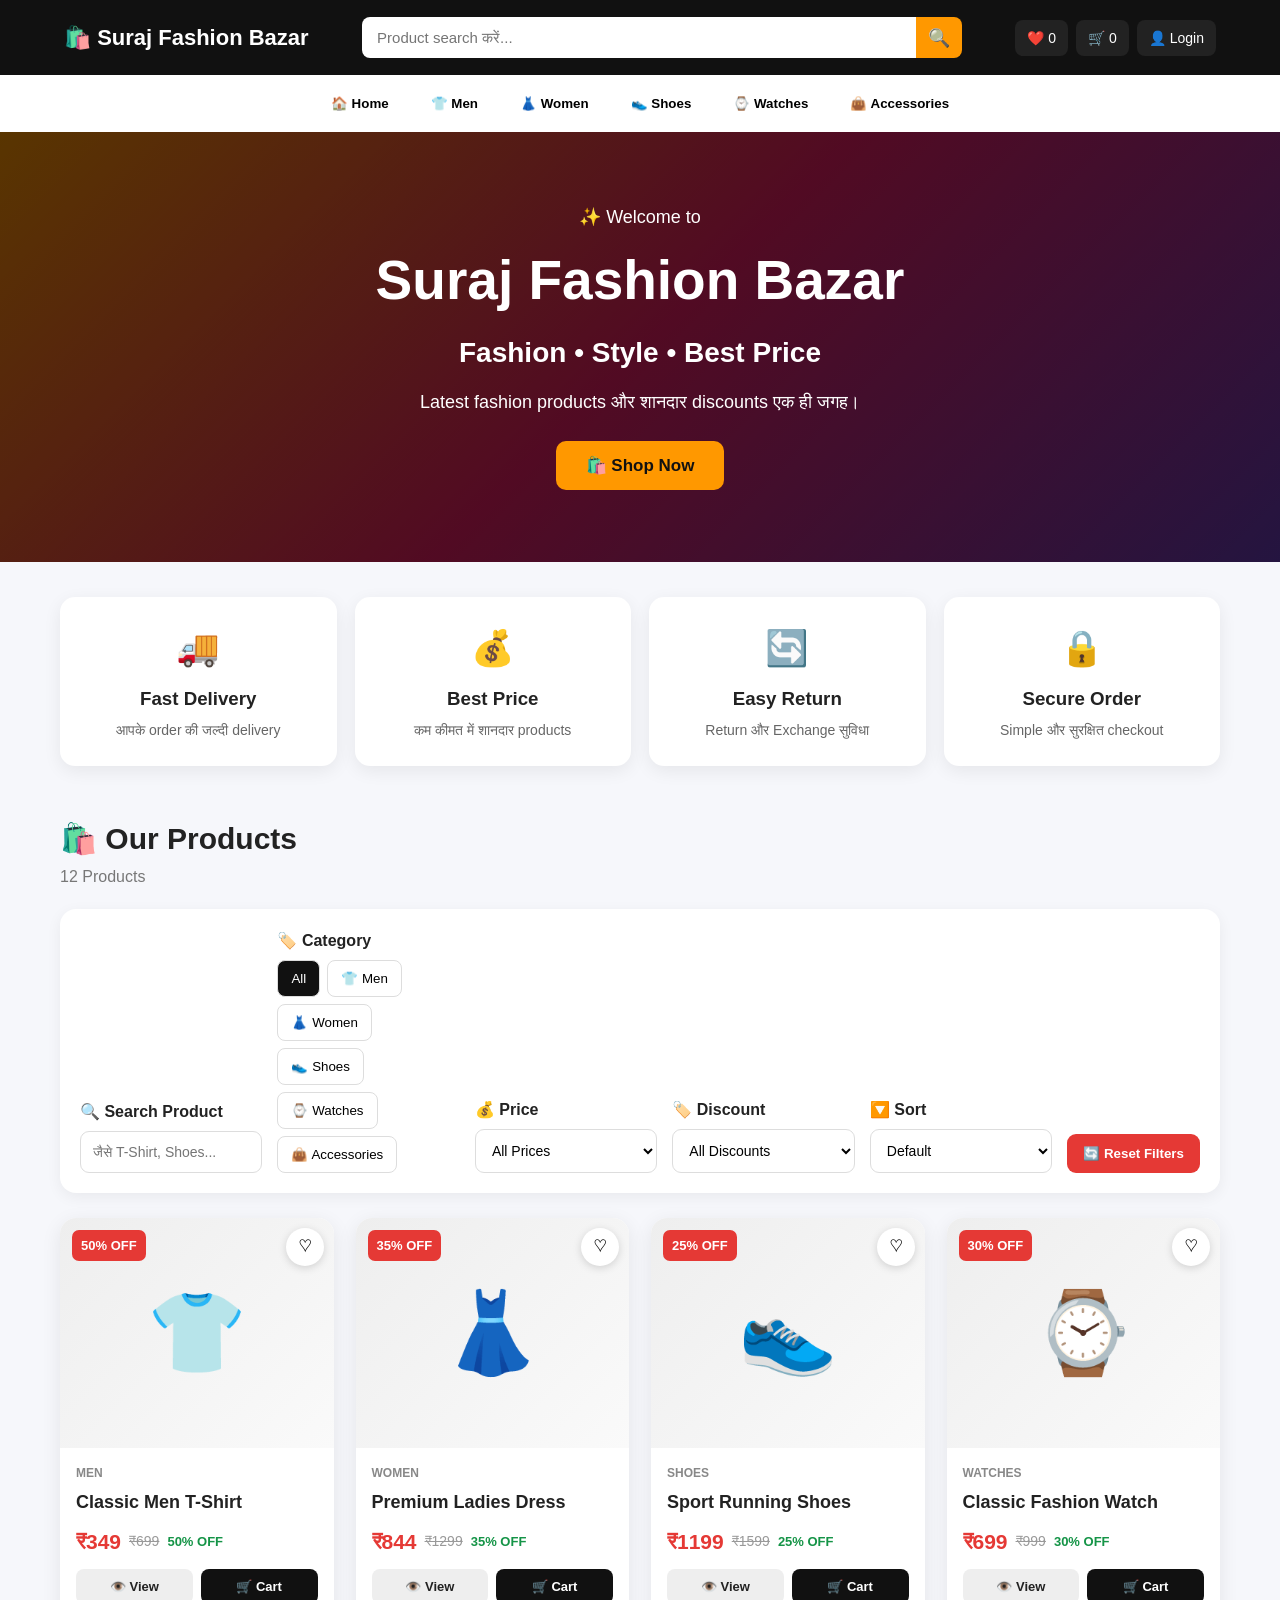
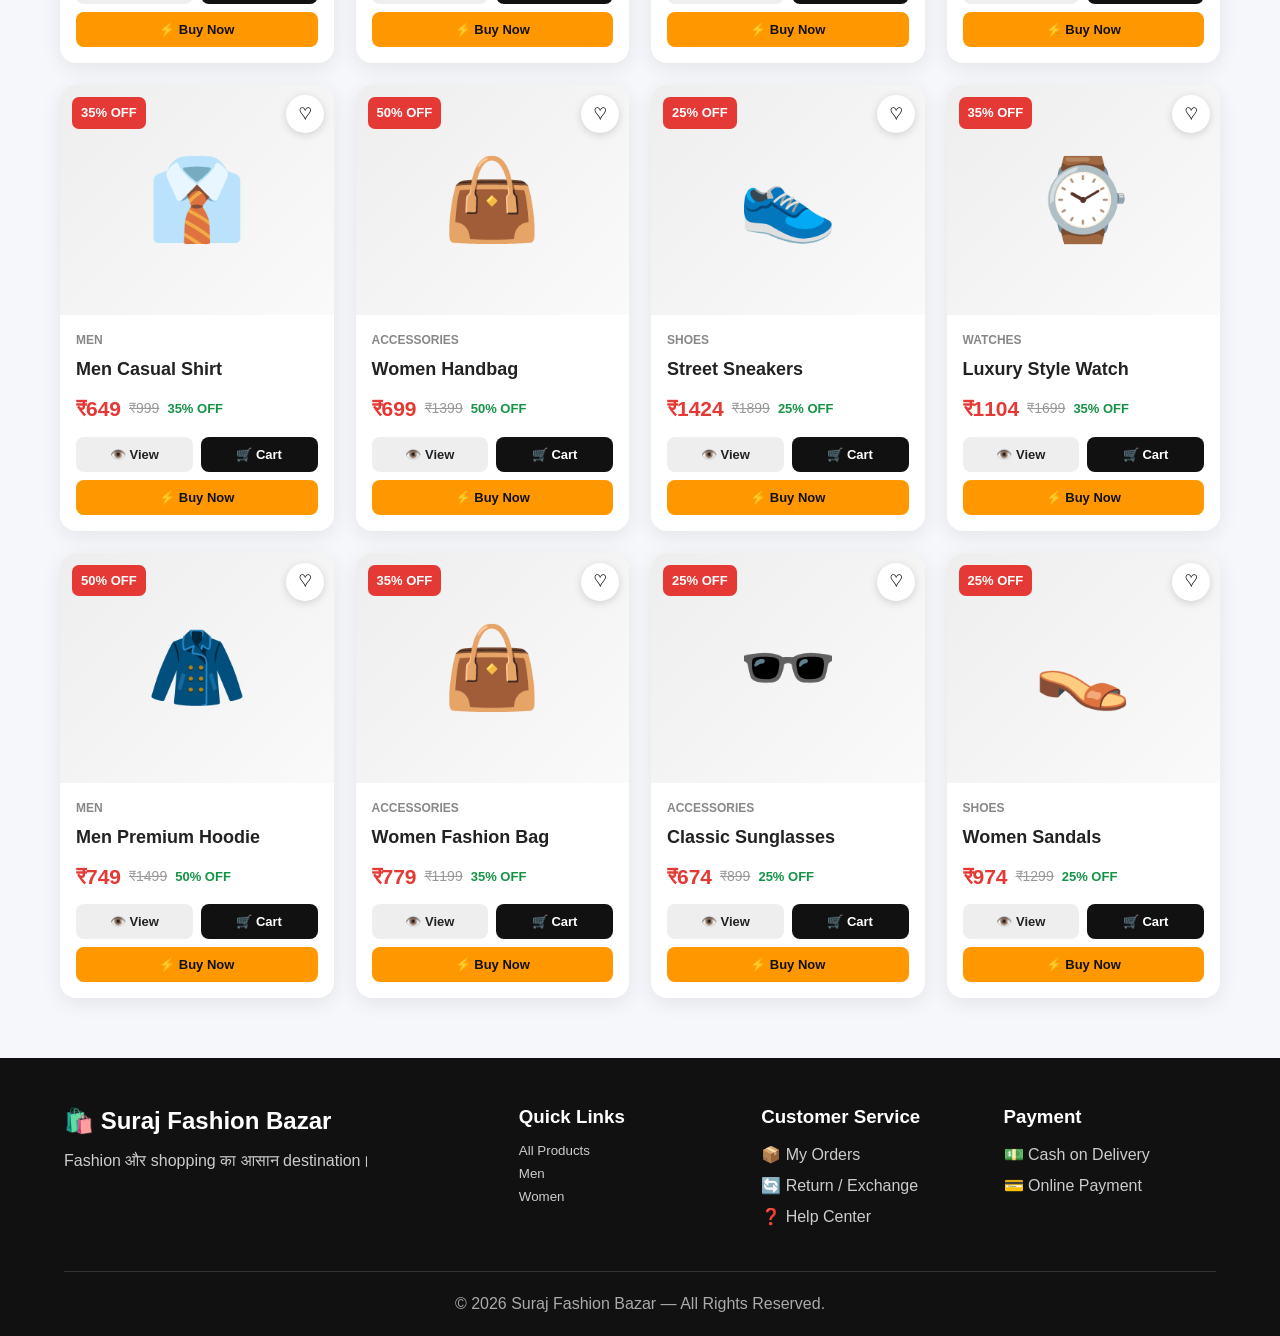
==== index.html @ de3cbf7a "Add files via upload" ====
<!DOCTYPE html>
<html lang="hi">
<head>
    <meta charset="UTF-8">
    <meta name="viewport" content="width=device-width, initial-scale=1.0">

    <title>Suraj Fashion Bazar</title>

    <link rel="stylesheet" href="style.css">
</head>

<body>

<!-- ================= HEADER ================= -->

<header class="header">

    <div class="logo">
        🛍️ <span>Suraj Fashion Bazar</span>
    </div>

    <div class="headerSearch">
        <input
            type="text"
            id="searchInput"
            placeholder="Product search करें..."
        >
        <button onclick="applyFilters()">🔍</button>
    </div>

    <div class="headerActions">

        <button onclick="openWishlist()">
            ❤️ <span id="wishlistCount">0</span>
        </button>

        <button onclick="openCart()">
            🛒 <span id="cartCount">0</span>
        </button>

        <button onclick="openLogin()">
            👤 Login
        </button>

    </div>

</header>


<!-- ================= NAVBAR ================= -->

<nav class="navbar">

    <button onclick="filterCategory('All')">
        🏠 Home
    </button>

    <button onclick="filterCategory('Men')">
        👕 Men
    </button>

    <button onclick="filterCategory('Women')">
        👗 Women
    </button>

    <button onclick="filterCategory('Shoes')">
        👟 Shoes
    </button>

    <button onclick="filterCategory('Watches')">
        ⌚ Watches
    </button>

    <button onclick="filterCategory('Accessories')">
        👜 Accessories
    </button>

</nav>


<!-- ================= HERO ================= -->

<section class="hero">

    <div class="heroContent">

        <p class="heroSmall">
            ✨ Welcome to
        </p>

        <h1>
            Suraj Fashion Bazar
        </h1>

        <h2>
            Fashion • Style • Best Price
        </h2>

        <p>
            Latest fashion products और शानदार discounts
            एक ही जगह।
        </p>

        <button
            class="heroBtn"
            onclick="document.getElementById('products').scrollIntoView()"
        >
            🛍️ Shop Now
        </button>

    </div>

</section>


<!-- ================= FEATURES ================= -->

<section class="features">

    <div class="featureBox">
        <div class="featureIcon">🚚</div>
        <h3>Fast Delivery</h3>
        <p>आपके order की जल्दी delivery</p>
    </div>

    <div class="featureBox">
        <div class="featureIcon">💰</div>
        <h3>Best Price</h3>
        <p>कम कीमत में शानदार products</p>
    </div>

    <div class="featureBox">
        <div class="featureIcon">🔄</div>
        <h3>Easy Return</h3>
        <p>Return और Exchange सुविधा</p>
    </div>

    <div class="featureBox">
        <div class="featureIcon">🔒</div>
        <h3>Secure Order</h3>
        <p>Simple और सुरक्षित checkout</p>
    </div>

</section>


<!-- ================= PRODUCTS ================= -->

<section id="products" class="section">

    <div class="sectionHeader">

        <div>
            <h2>🛍️ Our Products</h2>

            <p id="productResult">
                12 Products
            </p>
        </div>

    </div>


    <!-- FILTER BOX -->

    <div class="filterBox">

        <!-- SEARCH -->

        <div class="filterItem">

            <label>
                🔍 Search Product
            </label>

            <input
                type="text"
                id="productSearch"
                placeholder="जैसे T-Shirt, Shoes..."
            >

        </div>


        <!-- CATEGORY -->

        <div class="filterItem">

            <label>
                🏷️ Category
            </label>

            <div class="categoryFilters">

                <button
                    class="categoryBtn active"
                    data-category="All"
                    onclick="filterCategory('All')"
                >
                    All
                </button>

                <button
                    class="categoryBtn"
                    data-category="Men"
                    onclick="filterCategory('Men')"
                >
                    👕 Men
                </button>

                <button
                    class="categoryBtn"
                    data-category="Women"
                    onclick="filterCategory('Women')"
                >
                    👗 Women
                </button>

                <button
                    class="categoryBtn"
                    data-category="Shoes"
                    onclick="filterCategory('Shoes')"
                >
                    👟 Shoes
                </button>

                <button
                    class="categoryBtn"
                    data-category="Watches"
                    onclick="filterCategory('Watches')"
                >
                    ⌚ Watches
                </button>

                <button
                    class="categoryBtn"
                    data-category="Accessories"
                    onclick="filterCategory('Accessories')"
                >
                    👜 Accessories
                </button>

            </div>

        </div>


        <!-- PRICE -->

        <div class="filterItem">

            <label>
                💰 Price
            </label>

            <select id="priceFilter">

                <option value="ALL">
                    All Prices
                </option>

                <option value="0-500">
                    Under ₹500
                </option>

                <option value="500-1000">
                    ₹500 - ₹1000
                </option>

                <option value="1000+">
                    Above ₹1000
                </option>

            </select>

        </div>


        <!-- DISCOUNT -->

        <div class="filterItem">

            <label>
                🏷️ Discount
            </label>

            <select id="discountFilter">

                <option value="ALL">
                    All Discounts
                </option>

                <option value="25">
                    25% OFF
                </option>

                <option value="35">
                    35% OFF
                </option>

                <option value="50">
                    50% OFF
                </option>

                <option value="50PLUS">
                    50%+ OFF
                </option>

            </select>

        </div>


        <!-- SORT -->

        <div class="filterItem">

            <label>
                🔽 Sort
            </label>

            <select id="sortFilter">

                <option value="DEFAULT">
                    Default
                </option>

                <option value="LOW">
                    Price: Low → High
                </option>

                <option value="HIGH">
                    Price: High → Low
                </option>

                <option value="DISCOUNT">
                    Discount: High → Low
                </option>

                <option value="NAME">
                    Name: A → Z
                </option>

            </select>

        </div>


        <!-- RESET -->

        <button
            class="resetFilterBtn"
            onclick="resetFilters()"
        >
            🔄 Reset Filters
        </button>

    </div>


    <!-- PRODUCT GRID -->

    <div
        id="productGrid"
        class="productGrid"
    ></div>


    <!-- NO PRODUCT -->

    <div
        id="noProducts"
        class="noProducts"
        style="display:none;"
    >

        <div>
            😕
        </div>

        <h3>
            Product नहीं मिला
        </h3>

        <p>
            Search या filter बदलकर फिर कोशिश करें।
        </p>

    </div>

</section>


<!-- ================= CART MODAL ================= -->

<div
    id="cartModal"
    class="modal"
>

    <div class="modalContent">

        <button
            class="closeModal"
            onclick="closeModal('cartModal')"
        >
            ✕
        </button>

        <h2>
            🛒 My Cart
        </h2>

        <div id="cartItems"></div>

        <div class="cartSummary">

            <div>
                <span>Subtotal</span>
                <strong id="cartSubtotal">
                    ₹0
                </strong>
            </div>

            <div>
                <span>Delivery</span>
                <strong id="cartDelivery">
                    ₹0
                </strong>
            </div>

            <div class="cartTotalRow">
                <span>Total</span>
                <strong id="cartTotal">
                    ₹0
                </strong>
            </div>

        </div>

        <button
            class="checkoutBtn"
            onclick="goToCheckout()"
        >
            ⚡ Proceed to Checkout
        </button>

    </div>

</div>


<!-- ================= WISHLIST MODAL ================= -->

<div
    id="wishlistModal"
    class="modal"
>

    <div class="modalContent">

        <button
            class="closeModal"
            onclick="closeModal('wishlistModal')"
        >
            ✕
        </button>

        <h2>
            ❤️ My Wishlist
        </h2>

        <div id="wishlistItems"></div>

    </div>

</div>


<!-- ================= LOGIN MODAL ================= -->

<div
    id="loginModal"
    class="modal"
>

    <div class="modalContent loginBox">

        <button
            class="closeModal"
            onclick="closeModal('loginModal')"
        >
            ✕
        </button>

        <h2>
            👤 Login / Signup
        </h2>

        <p>
            अपना नाम डालकर continue करें।
        </p>

        <input
            type="text"
            id="loginName"
            placeholder="आपका नाम"
        >

        <input
            type="tel"
            id="loginMobile"
            placeholder="Mobile Number"
            maxlength="10"
        >

        <button
            class="mainBtn"
            onclick="loginUser()"
        >
            Continue
        </button>

    </div>

</div>


<!-- ================= TOAST ================= -->

<div
    id="toast"
    class="toast"
>
    Product added successfully
</div>


<!-- ================= FOOTER ================= -->

<footer class="footer">

    <div class="footerGrid">

        <div>

            <h2>
                🛍️ Suraj Fashion Bazar
            </h2>

            <p>
                Fashion और shopping का आसान destination।
            </p>

        </div>


        <div>

            <h3>
                Quick Links
            </h3>

            <button onclick="filterCategory('All')">
                All Products
            </button>

            <button onclick="filterCategory('Men')">
                Men
            </button>

            <button onclick="filterCategory('Women')">
                Women
            </button>

        </div>


        <div>

            <h3>
                Customer Service
            </h3>

            <p>
                📦 My Orders
            </p>

            <p>
                🔄 Return / Exchange
            </p>

            <p>
                ❓ Help Center
            </p>

        </div>


        <div>

            <h3>
                Payment
            </h3>

            <p>
                💵 Cash on Delivery
            </p>

            <p>
                💳 Online Payment
            </p>

        </div>

    </div>


    <div class="footerBottom">

        © 2026 Suraj Fashion Bazar —
        All Rights Reserved.

    </div>

</footer>


<!-- ================= JAVASCRIPT ================= -->

<script src="app.js"></script>

</body>
</html>
---- style.css ----
/* =====================================================
   SURAj FASHION BAZAR - COMPLETE STYLE
   ===================================================== */

* {
    margin: 0;
    padding: 0;
    box-sizing: border-box;
}

html {
    scroll-behavior: smooth;
}

body {
    font-family: Arial, Helvetica, sans-serif;
    background: #f6f7fb;
    color: #222;
    line-height: 1.5;
}


/* =====================================================
   HEADER
   ===================================================== */

.header {
    width: 100%;
    min-height: 75px;
    background: #111;
    color: white;
    display: flex;
    align-items: center;
    gap: 20px;
    padding: 12px 5%;
    position: sticky;
    top: 0;
    z-index: 1000;
}

.logo {
    font-size: 22px;
    font-weight: bold;
    white-space: nowrap;
}

.headerSearch {
    flex: 1;
    display: flex;
    max-width: 600px;
    margin: auto;
}

.headerSearch input {
    width: 100%;
    padding: 12px 15px;
    border: none;
    outline: none;
    border-radius: 8px 0 0 8px;
    font-size: 15px;
}

.headerSearch button {
    width: 50px;
    border: none;
    background: #ff9800;
    cursor: pointer;
    font-size: 18px;
    border-radius: 0 8px 8px 0;
}

.headerActions {
    display: flex;
    gap: 8px;
}

.headerActions button {
    border: none;
    background: #222;
    color: white;
    padding: 10px 12px;
    border-radius: 8px;
    cursor: pointer;
    font-size: 14px;
}

.headerActions button:hover {
    background: #ff9800;
    color: #111;
}


/* =====================================================
   NAVBAR
   ===================================================== */

.navbar {
    background: white;
    display: flex;
    justify-content: center;
    gap: 10px;
    padding: 12px;
    box-shadow: 0 2px 8px rgba(0,0,0,0.08);
    flex-wrap: wrap;
}

.navbar button {
    border: none;
    background: transparent;
    padding: 9px 16px;
    border-radius: 8px;
    cursor: pointer;
    font-weight: bold;
}

.navbar button:hover {
    background: #111;
    color: white;
}


/* =====================================================
   HERO
   ===================================================== */

.hero {
    min-height: 430px;
    display: flex;
    align-items: center;
    justify-content: center;
    text-align: center;
    padding: 50px 20px;

    background:
        linear-gradient(
            rgba(0,0,0,0.65),
            rgba(0,0,0,0.65)
        ),
        linear-gradient(
            135deg,
            #ff9800,
            #e91e63,
            #673ab7
        );

    color: white;
}

.heroContent {
    max-width: 800px;
}

.heroSmall {
    font-size: 20px;
    margin-bottom: 8px;
}

.hero h1 {
    font-size: 55px;
    margin-bottom: 10px;
}

.hero h2 {
    font-size: 28px;
    margin-bottom: 15px;
}

.hero p {
    font-size: 18px;
}

.heroBtn {
    margin-top: 25px;
    padding: 14px 30px;
    border: none;
    border-radius: 10px;
    background: #ff9800;
    color: #111;
    font-size: 17px;
    font-weight: bold;
    cursor: pointer;
}

.heroBtn:hover {
    transform: translateY(-2px);
}


/* =====================================================
   FEATURES
   ===================================================== */

.features {
    max-width: 1200px;
    margin: 35px auto;
    padding: 0 20px;

    display: grid;
    grid-template-columns:
        repeat(4, 1fr);

    gap: 18px;
}

.featureBox {
    background: white;
    padding: 25px 15px;
    text-align: center;
    border-radius: 15px;
    box-shadow: 0 5px 18px rgba(0,0,0,0.07);
}

.featureIcon {
    font-size: 35px;
    margin-bottom: 10px;
}

.featureBox h3 {
    margin-bottom: 7px;
}

.featureBox p {
    color: #666;
    font-size: 14px;
}


/* =====================================================
   GENERAL SECTION
   ===================================================== */

.section {
    max-width: 1200px;
    margin: 50px auto;
    padding: 0 20px;
}

.sectionHeader {
    display: flex;
    justify-content: space-between;
    align-items: center;
    margin-bottom: 20px;
}

.sectionHeader h2 {
    font-size: 30px;
}

.sectionHeader p {
    color: #777;
    margin-top: 4px;
}


/* =====================================================
   FILTER
   ===================================================== */

.filterBox {
    background: white;
    padding: 20px;
    border-radius: 16px;
    margin-bottom: 25px;

    display: flex;
    gap: 15px;
    align-items: end;
    flex-wrap: wrap;

    box-shadow: 0 4px 15px rgba(0,0,0,0.06);
}

.filterItem {
    flex: 1;
    min-width: 180px;
}

.filterItem label {
    display: block;
    font-weight: bold;
    margin-bottom: 7px;
}

.filterItem input,
.filterItem select {
    width: 100%;
    padding: 12px;
    border: 1px solid #ddd;
    border-radius: 9px;
    font-size: 14px;
    outline: none;
    background: white;
}

.filterItem input:focus,
.filterItem select:focus {
    border-color: #ff9800;
}


/* =====================================================
   CATEGORY FILTER BUTTONS
   ===================================================== */

.categoryFilters {
    display: flex;
    gap: 7px;
    flex-wrap: wrap;
}

.categoryBtn {
    padding: 10px 13px;
    border: 1px solid #ddd;
    background: white;
    border-radius: 8px;
    cursor: pointer;
    transition: 0.2s;
}

.categoryBtn:hover,
.categoryBtn.active {
    background: #111;
    color: white;
}


/* =====================================================
   RESET FILTER
   ===================================================== */

.resetFilterBtn {
    padding: 12px 16px;
    border: none;
    border-radius: 9px;
    background: #e53935;
    color: white;
    cursor: pointer;
    font-weight: bold;
}

.resetFilterBtn:hover {
    background: #c62828;
}


/* =====================================================
   PRODUCT GRID
   ===================================================== */

.productGrid {
    display: grid;
    grid-template-columns:
        repeat(4, 1fr);

    gap: 22px;
}


/* =====================================================
   PRODUCT CARD
   ===================================================== */

.productCard {
    background: white;
    border-radius: 16px;
    overflow: hidden;
    box-shadow: 0 5px 20px rgba(0,0,0,0.08);
    transition: 0.25s;
    position: relative;
}

.productCard:hover {
    transform: translateY(-5px);
    box-shadow: 0 10px 25px rgba(0,0,0,0.13);
}


/* =====================================================
   PRODUCT IMAGE
   ===================================================== */

.productImage {
    height: 230px;
    background: linear-gradient(
        135deg,
        #eeeeee,
        #fafafa
    );

    display: flex;
    align-items: center;
    justify-content: center;

    font-size: 80px;
    position: relative;
}


/* =====================================================
   DISCOUNT BADGE
   ===================================================== */

.discountBadge {
    position: absolute;
    top: 12px;
    left: 12px;

    background: #e53935;
    color: white;

    padding: 6px 9px;
    border-radius: 7px;

    font-size: 13px;
    font-weight: bold;
}


/* =====================================================
   WISHLIST BUTTON
   ===================================================== */

.wishlistBtn {
    position: absolute;
    top: 10px;
    right: 10px;

    width: 38px;
    height: 38px;

    border: none;
    border-radius: 50%;

    background: white;

    cursor: pointer;
    font-size: 18px;

    box-shadow: 0 2px 8px rgba(0,0,0,0.15);
}

.wishlistBtn:hover {
    background: #ffe5e5;
}


/* =====================================================
   PRODUCT INFO
   ===================================================== */

.productInfo {
    padding: 16px;
}

.productCategory {
    color: #888;
    font-size: 12px;
    text-transform: uppercase;
    font-weight: bold;
}

.productInfo h3 {
    font-size: 18px;
    margin: 7px 0;
    min-height: 27px;
}


/* =====================================================
   PRICE
   ===================================================== */

.productPrice {
    display: flex;
    align-items: center;
    gap: 8px;
    flex-wrap: wrap;
    margin: 10px 0;
}

.productPrice strong {
    color: #e53935;
    font-size: 21px;
}

.oldPrice {
    color: #999;
    text-decoration: line-through;
    font-size: 14px;
}

.discountText {
    color: #159447;
    font-size: 13px;
    font-weight: bold;
}


/* =====================================================
   PRODUCT ACTIONS
   ===================================================== */

.productActions {
    display: grid;
    grid-template-columns: 1fr 1fr;
    gap: 8px;
    margin-top: 12px;
}

.productActions button {
    border: none;
    padding: 10px 7px;
    border-radius: 8px;
    cursor: pointer;
    font-weight: bold;
    font-size: 13px;
}

.viewBtn {
    background: #eeeeee;
    color: #222;
}

.cartBtn {
    background: #111;
    color: white;
}

.buyBtn {
    grid-column: 1 / -1;
    background: #ff9800;
    color: #111;
}

.viewBtn:hover {
    background: #ddd;
}

.cartBtn:hover {
    background: #333;
}

.buyBtn:hover {
    background: #f57c00;
}


/* =====================================================
   NO PRODUCTS
   ===================================================== */

.noProducts {
    text-align: center;
    padding: 60px 20px;
    background: white;
    border-radius: 15px;
}

.noProducts div {
    font-size: 50px;
}

.noProducts h3 {
    margin: 10px 0;
}


/* =====================================================
   MODAL
   ===================================================== */

.modal {
    display: none;

    position: fixed;
    z-index: 2000;

    left: 0;
    top: 0;

    width: 100%;
    height: 100%;

    background: rgba(0,0,0,0.65);

    padding: 20px;
    overflow-y: auto;
}

.modalContent {
    width: 100%;
    max-width: 600px;

    margin: 50px auto;

    background: white;

    border-radius: 16px;

    padding: 25px;

    position: relative;
}

.closeModal {
    position: absolute;
    right: 15px;
    top: 15px;

    width: 35px;
    height: 35px;

    border: none;
    border-radius: 50%;

    background: #eeeeee;

    cursor: pointer;
    font-size: 17px;
}

.closeModal:hover {
    background: #e53935;
    color: white;
}


/* =====================================================
   CART
   ===================================================== */

.cartItem {
    display: flex;
    align-items: center;
    gap: 12px;

    padding: 12px 0;

    border-bottom: 1px solid #eee;
}

.cartItemImage {
    width: 65px;
    height: 65px;

    border-radius: 10px;

    background: #f5f5f5;

    display: flex;
    align-items: center;
    justify-content: center;

    font-size: 30px;
}

.cartItemInfo {
    flex: 1;
}

.cartItemInfo h4 {
    margin-bottom: 3px;
}

.cartItemInfo p {
    color: #e53935;
    font-weight: bold;
}

.cartQty {
    display: flex;
    align-items: center;
    gap: 7px;
}

.cartQty button {
    width: 28px;
    height: 28px;

    border: none;
    background: #eee;

    border-radius: 5px;

    cursor: pointer;
}

.removeCartBtn {
    border: none;
    background: transparent;
    color: #e53935;
    cursor: pointer;
}


/* =====================================================
   CART SUMMARY
   ===================================================== */

.cartSummary {
    margin-top: 20px;
    border-top: 1px solid #ddd;
    padding-top: 15px;
}

.cartSummary > div {
    display: flex;
    justify-content: space-between;
    padding: 7px 0;
}

.cartTotalRow {
    font-size: 20px;
    border-top: 1px solid #ddd;
    margin-top: 8px;
    padding-top: 12px !important;
}

.checkoutBtn {
    width: 100%;
    margin-top: 20px;

    padding: 14px;

    border: none;
    border-radius: 10px;

    background: #ff9800;
    color: #111;

    font-size: 16px;
    font-weight: bold;

    cursor: pointer;
}

.checkoutBtn:hover {
    background: #f57c00;
}


/* =====================================================
   WISHLIST
   ===================================================== */

.wishlistItem {
    display: flex;
    align-items: center;
    gap: 12px;

    padding: 12px 0;

    border-bottom: 1px solid #eee;
}

.wishlistImage {
    width: 65px;
    height: 65px;

    background: #f5f5f5;

    border-radius: 10px;

    display: flex;
    align-items: center;
    justify-content: center;

    font-size: 30px;
}

.wishlistInfo {
    flex: 1;
}

.wishlistInfo h4 {
    margin-bottom: 5px;
}

.wishlistInfo strong {
    color: #e53935;
}


/* =====================================================
   LOGIN
   ===================================================== */

.loginBox {
    max-width: 450px;
    text-align: center;
}

.loginBox input {
    width: 100%;

    padding: 13px;

    margin: 8px 0;

    border: 1px solid #ddd;
    border-radius: 8px;

    outline: none;
}

.mainBtn {
    width: 100%;

    padding: 13px;

    margin-top: 10px;

    border: none;
    border-radius: 8px;

    background: #111;
    color: white;

    cursor: pointer;
    font-weight: bold;
}

.mainBtn:hover {
    background: #333;
}


/* =====================================================
   TOAST
   ===================================================== */

.toast {
    position: fixed;

    right: 20px;
    bottom: 20px;

    background: #111;
    color: white;

    padding: 14px 20px;

    border-radius: 10px;

    z-index: 5000;

    display: none;

    box-shadow: 0 5px 20px rgba(0,0,0,0.2);
}


/* =====================================================
   FOOTER
   ===================================================== */

.footer {
    margin-top: 60px;

    background: #111;
    color: white;

    padding: 45px 5% 20px;
}

.footerGrid {
    max-width: 1200px;
    margin: auto;

    display: grid;
    grid-template-columns:
        2fr 1fr 1fr 1fr;

    gap: 30px;
}

.footer h2 {
    margin-bottom: 10px;
}

.footer h3 {
    margin-bottom: 12px;
}

.footer p {
    color: #ccc;
    margin-bottom: 7px;
}

.footer button {
    display: block;

    border: none;
    background: transparent;

    color: #ccc;

    margin-bottom: 8px;

    cursor: pointer;
}

.footer button:hover {
    color: white;
}

.footerBottom {
    max-width: 1200px;
    margin: 35px auto 0;

    padding-top: 20px;

    border-top: 1px solid #333;

    text-align: center;

    color: #aaa;
}


/* =====================================================
   RESPONSIVE - TABLET
   ===================================================== */

@media (max-width: 1000px) {

    .productGrid {
        grid-template-columns:
            repeat(3, 1fr);
    }

    .features {
        grid-template-columns:
            repeat(2, 1fr);
    }

    .footerGrid {
        grid-template-columns:
            repeat(2, 1fr);
    }

    .hero h1 {
        font-size: 45px;
    }
}


/* =====================================================
   RESPONSIVE - MOBILE
   ===================================================== */

@media (max-width: 700px) {

    .header {
        flex-wrap: wrap;
        padding: 12px;
    }

    .logo {
        width: 100%;
        text-align: center;
    }

    .headerSearch {
        order: 3;
        width: 100%;
    }

    .headerActions {
        margin: auto;
    }

    .navbar {
        overflow-x: auto;
        justify-content: flex-start;
        white-space: nowrap;
    }

    .hero {
        min-height: 380px;
    }

    .hero h1 {
        font-size: 36px;
    }

    .hero h2 {
        font-size: 21px;
    }

    .hero p {
        font-size: 15px;
    }

    .features {
        grid-template-columns:
            1fr 1fr;

        padding: 0 12px;
    }

    .section {
        padding: 0 12px;
    }

    .sectionHeader h2 {
        font-size: 24px;
    }

    .filterBox {
        display: block;
    }

    .filterItem {
        margin-bottom: 15px;
    }

    .resetFilterBtn {
        width: 100%;
    }

    .productGrid {
        grid-template-columns:
            repeat(2, 1fr);

        gap: 12px;
    }

    .productImage {
        height: 170px;
        font-size: 60px;
    }

    .productInfo {
        padding: 12px;
    }

    .productInfo h3 {
        font-size: 15px;
    }

    .productPrice strong {
        font-size: 17px;
    }

    .productActions {
        grid-template-columns: 1fr;
    }

    .buyBtn {
        grid-column: auto;
    }

    .footerGrid {
        grid-template-columns: 1fr;
    }

}


/* =====================================================
   VERY SMALL MOBILE
   ===================================================== */

@media (max-width: 420px) {

    .productGrid {
        grid-template-columns: 1fr;
    }

    .productImage {
        height: 220px;
    }

    .features {
        grid-template-columns: 1fr;
    }

    .headerActions button {
        padding: 8px;
        font-size: 12px;
    }

}
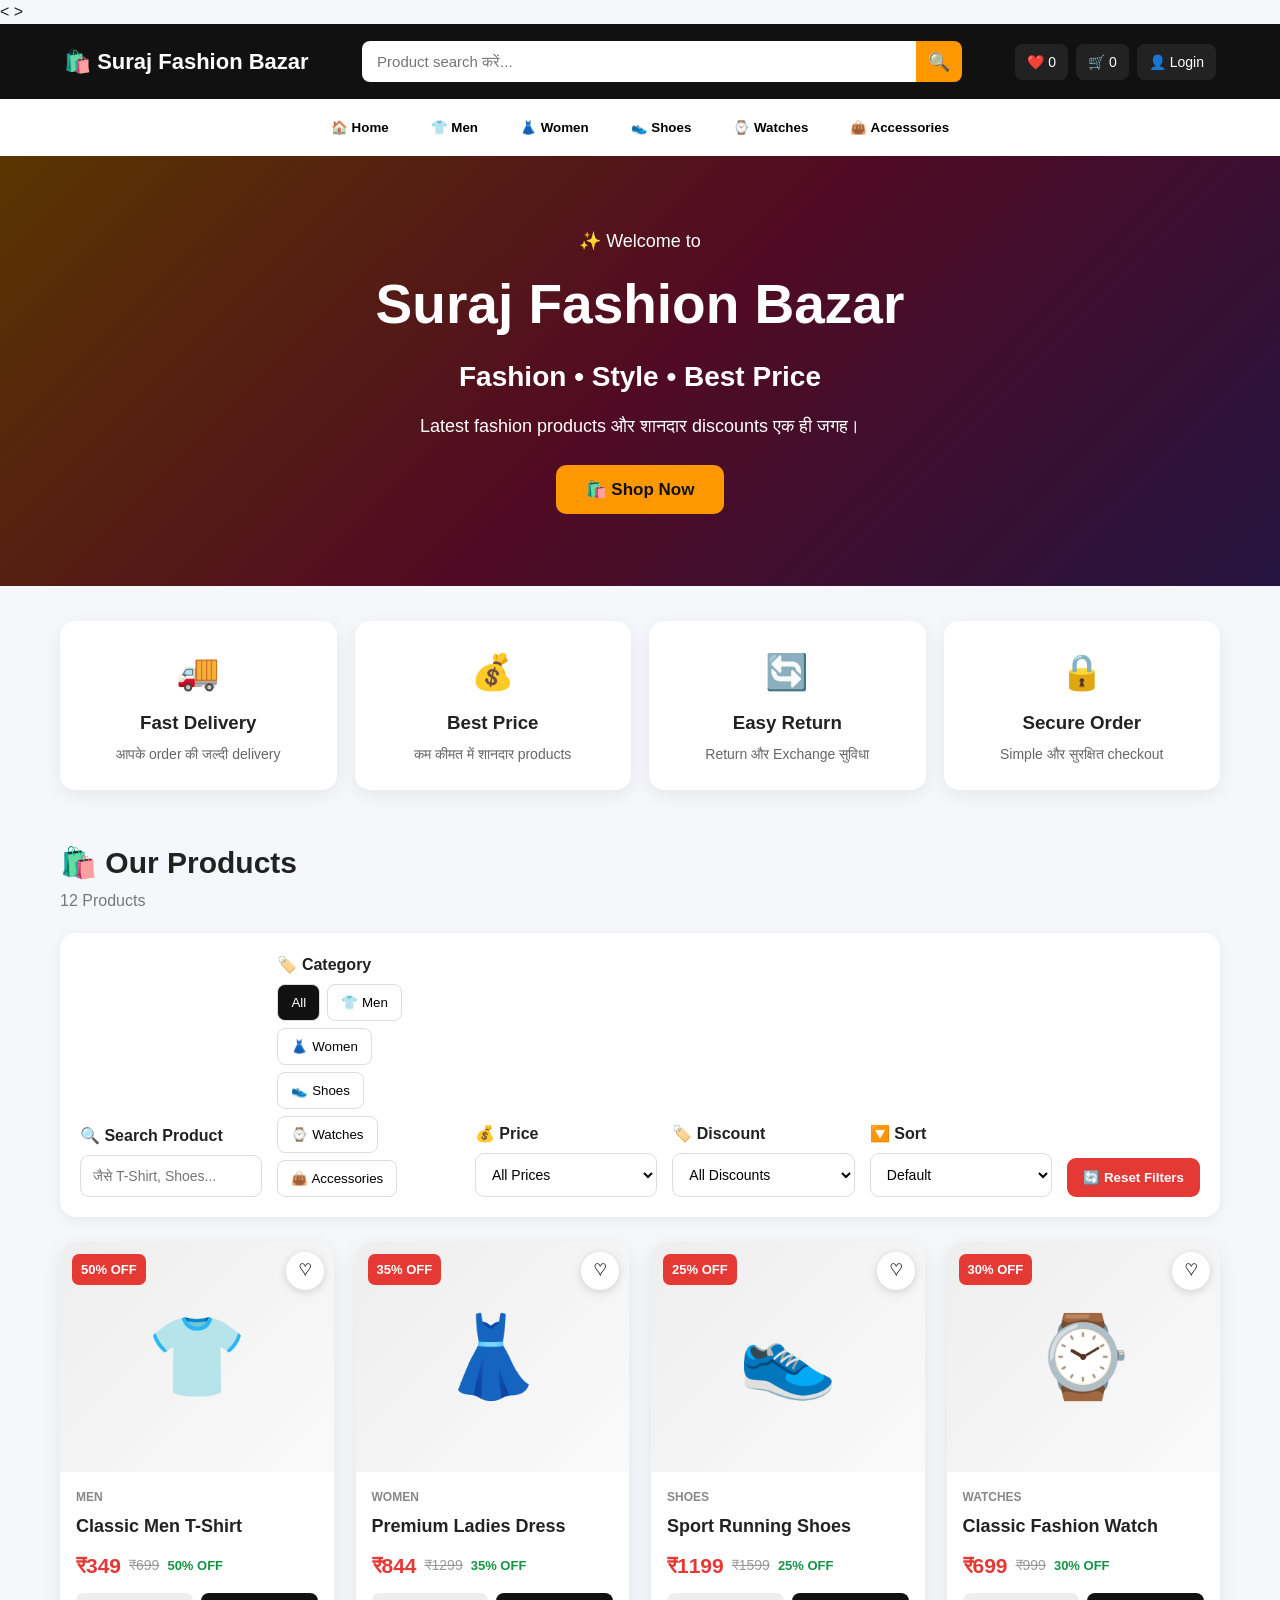
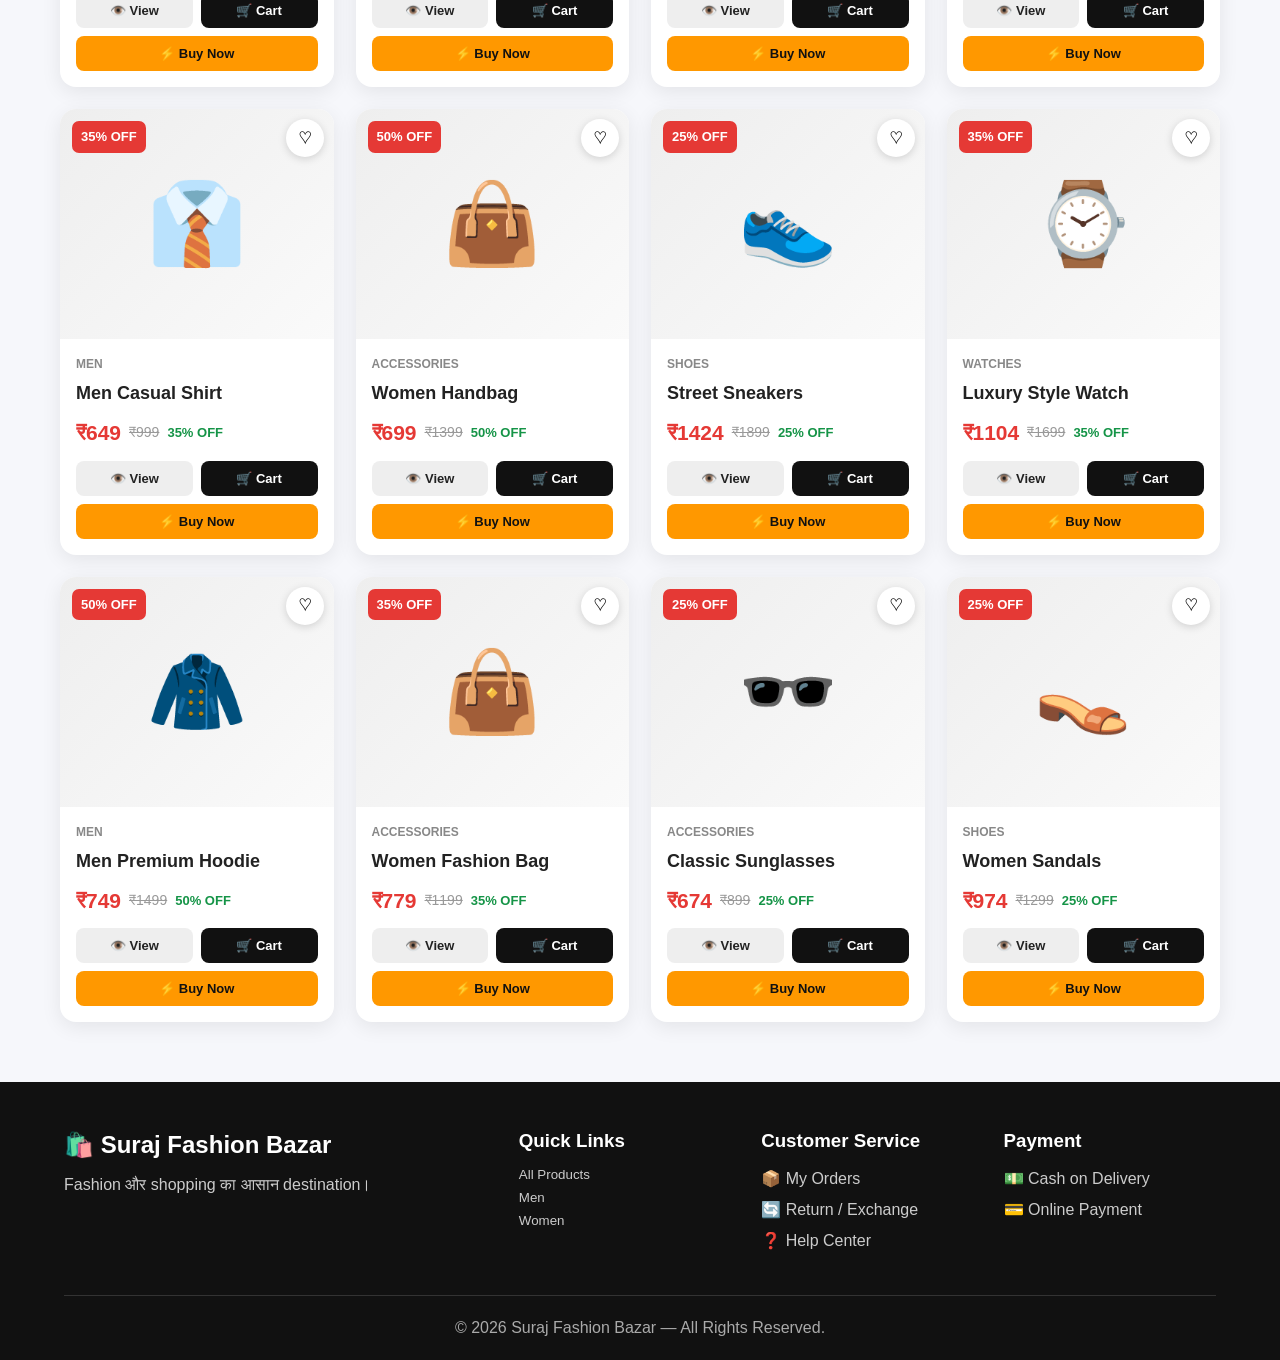
==== commit 06bb50ca: "Add files via upload" ====
--- a/index.html
+++ b/index.html
@@ -4,10 +4,23 @@
     <meta charset="UTF-8">
     <meta name="viewport" content="width=device-width, initial-scale=1.0">
 
-    <title>Suraj Fashion Bazar</title>
+    <title><title>Suraj Fashion Bazar | Online Shopping</title></title>
 
     <link rel="stylesheet" href="style.css">
-</head>
+<<meta name="description" content="Suraj Fashion Bazar - Online shopping website for fashion, clothing, shoes, watches and accessories.">
+
+<meta name="keywords" content="Suraj Fashion Bazar, online shopping, fashion, clothing, shoes, watches, accessories">
+
+<meta name="author" content="Suraj Fashion Bazar">
+
+<meta name="robots" content="index, follow">
+
+<link rel="canonical" href="https://sp0546633-stack.github.io/suraj-fashion-bazar/">
+
+<meta property="og:title" content="Suraj Fashion Bazar">
+<meta property="og:description" content="Shop fashion, clothing, shoes, watches and accessories at Suraj Fashion Bazar.">
+<meta property="og:type" content="website">
+<meta property="og:url" content="https://sp0546633-stack.github.io/suraj-fashion-bazar/">>
 
 <body>
 
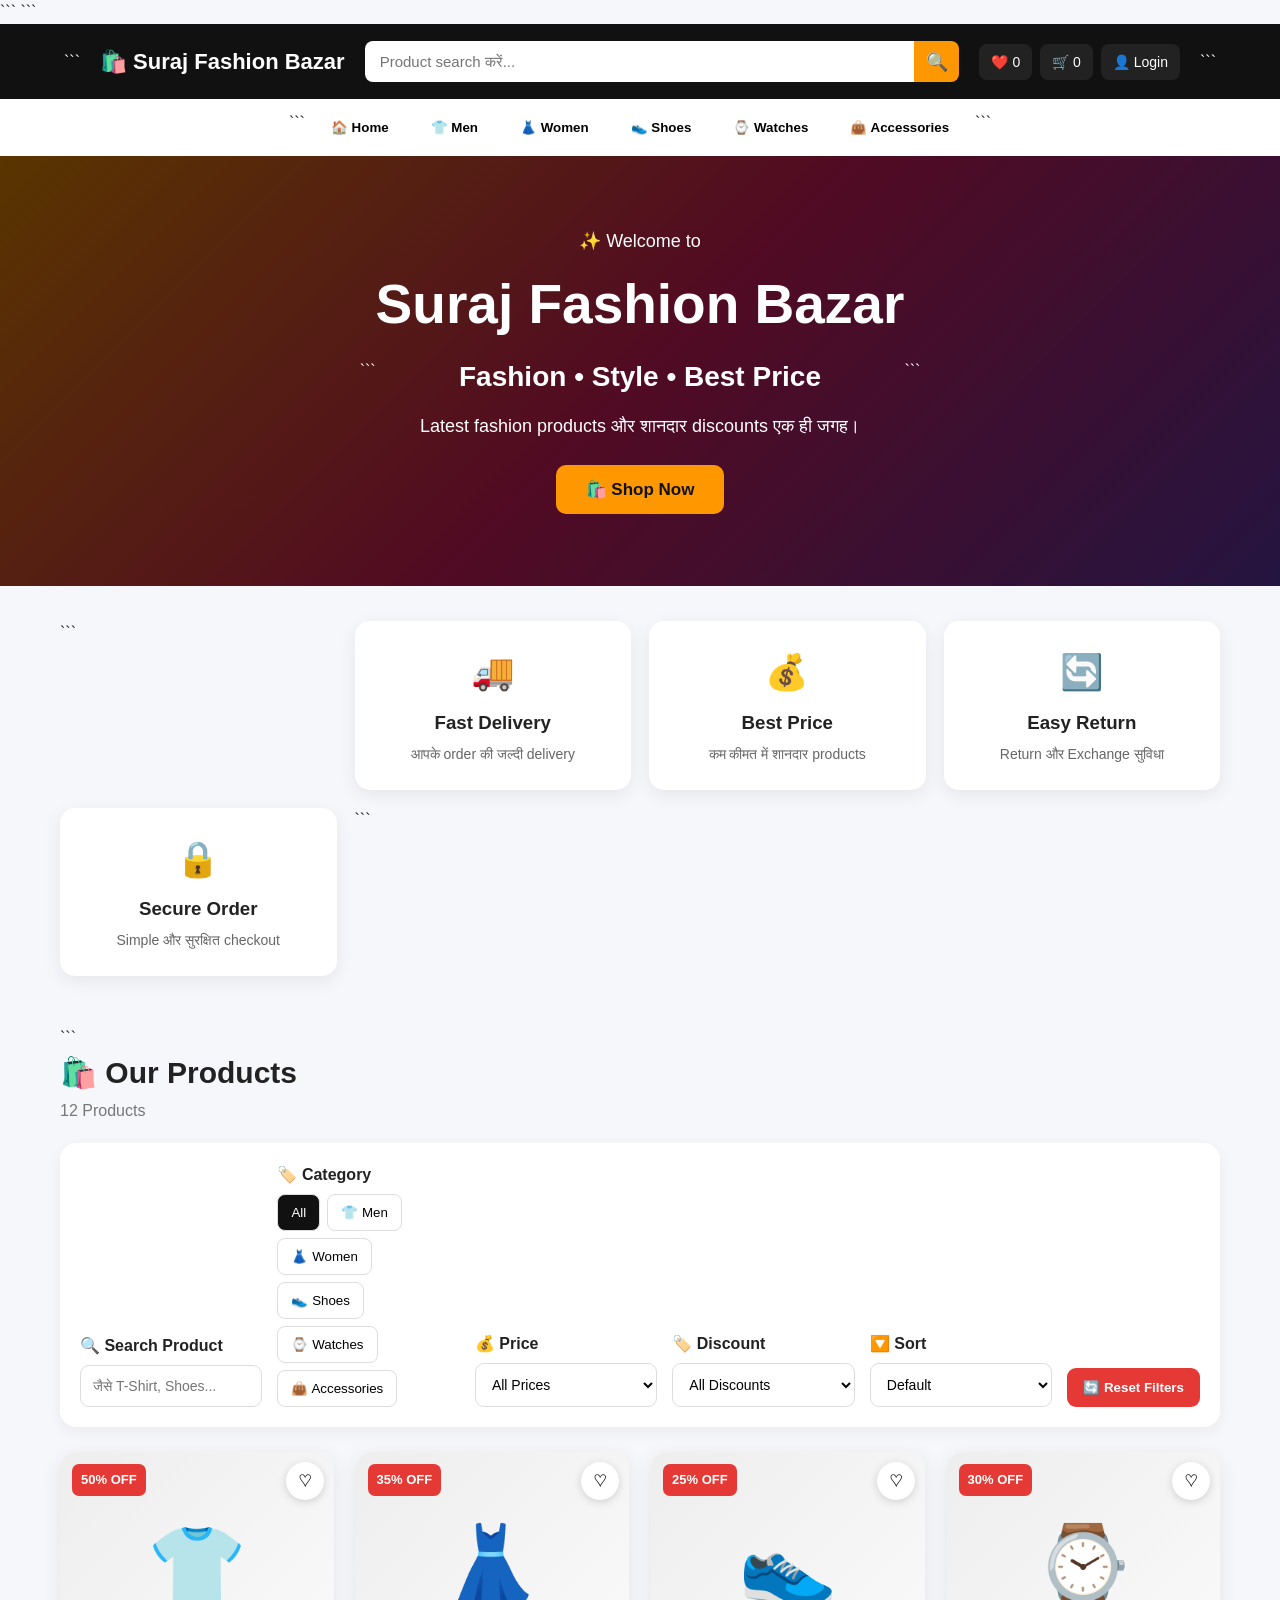
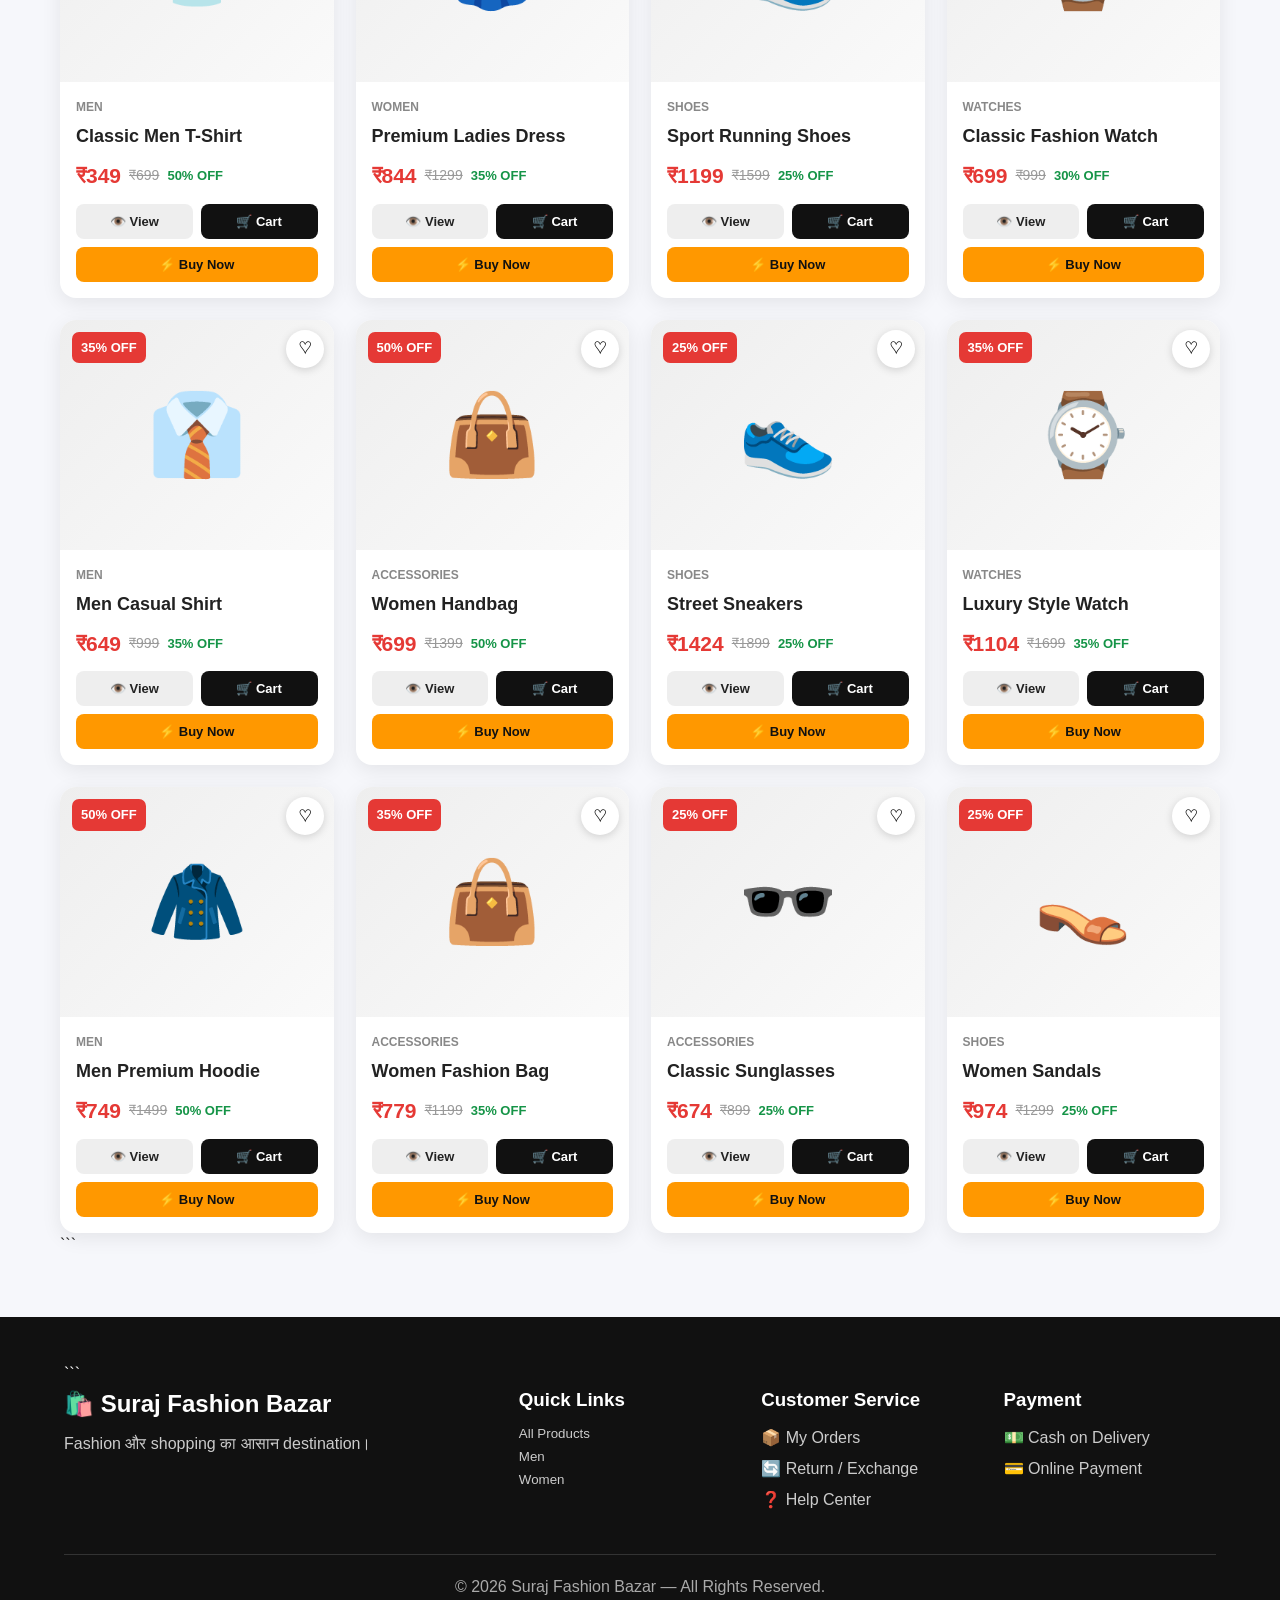
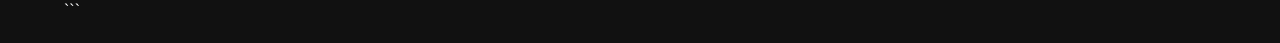
==== commit b01f3ab5: "Revise index.html for improved layout and content Updated HTML structure and content for Suraj Fashi" ====
--- a/index.html
+++ b/index.html
@@ -1,26 +1,37 @@
 <!DOCTYPE html>
+
 <html lang="hi">
+
 <head>
     <meta charset="UTF-8">
     <meta name="viewport" content="width=device-width, initial-scale=1.0">
 
-    <title><title>Suraj Fashion Bazar | Online Shopping</title></title>
-
-    <link rel="stylesheet" href="style.css">
-<<meta name="description" content="Suraj Fashion Bazar - Online shopping website for fashion, clothing, shoes, watches and accessories.">
-
-<meta name="keywords" content="Suraj Fashion Bazar, online shopping, fashion, clothing, shoes, watches, accessories">
+```
+<title>Suraj Fashion Bazar | Online Shopping</title>
+
+<meta name="description"
+    content="Suraj Fashion Bazar - Online shopping website for fashion, clothing, shoes, watches and accessories.">
+
+<meta name="keywords"
+    content="Suraj Fashion Bazar, online shopping, fashion, clothing, shoes, watches, accessories">
 
 <meta name="author" content="Suraj Fashion Bazar">
-
 <meta name="robots" content="index, follow">
 
-<link rel="canonical" href="https://sp0546633-stack.github.io/suraj-fashion-bazar/">
+<link rel="canonical"
+    href="https://sp0546633-stack.github.io/suraj-fashion-bazar/">
 
 <meta property="og:title" content="Suraj Fashion Bazar">
-<meta property="og:description" content="Shop fashion, clothing, shoes, watches and accessories at Suraj Fashion Bazar.">
+<meta property="og:description"
+    content="Shop fashion, clothing, shoes, watches and accessories at Suraj Fashion Bazar.">
 <meta property="og:type" content="website">
-<meta property="og:url" content="https://sp0546633-stack.github.io/suraj-fashion-bazar/">>
+<meta property="og:url"
+    content="https://sp0546633-stack.github.io/suraj-fashion-bazar/">
+
+<link rel="stylesheet" href="style.css">
+```
+
+</head>
 
 <body>
 
@@ -28,381 +39,393 @@
 
 <header class="header">
 
-    <div class="logo">
-        🛍️ <span>Suraj Fashion Bazar</span>
-    </div>
-
-    <div class="headerSearch">
+```
+<div class="logo">
+    🛍️ <span>Suraj Fashion Bazar</span>
+</div>
+
+<div class="headerSearch">
+    <input
+        type="text"
+        id="searchInput"
+        placeholder="Product search करें..."
+    >
+
+    <button onclick="applyFilters()">
+        🔍
+    </button>
+</div>
+
+<div class="headerActions">
+
+    <button onclick="openWishlist()">
+        ❤️ <span id="wishlistCount">0</span>
+    </button>
+
+    <button onclick="openCart()">
+        🛒 <span id="cartCount">0</span>
+    </button>
+
+    <button onclick="openLogin()">
+        👤 Login
+    </button>
+
+</div>
+```
+
+</header>
+
+<!-- ================= NAVBAR ================= -->
+
+<nav class="navbar">
+
+```
+<button onclick="filterCategory('All')">
+    🏠 Home
+</button>
+
+<button onclick="filterCategory('Men')">
+    👕 Men
+</button>
+
+<button onclick="filterCategory('Women')">
+    👗 Women
+</button>
+
+<button onclick="filterCategory('Shoes')">
+    👟 Shoes
+</button>
+
+<button onclick="filterCategory('Watches')">
+    ⌚ Watches
+</button>
+
+<button onclick="filterCategory('Accessories')">
+    👜 Accessories
+</button>
+```
+
+</nav>
+
+<!-- ================= HERO ================= -->
+
+<section class="hero">
+
+```
+<div class="heroContent">
+
+    <p class="heroSmall">
+        ✨ Welcome to
+    </p>
+
+    <h1>
+        Suraj Fashion Bazar
+    </h1>
+
+    <h2>
+        Fashion • Style • Best Price
+    </h2>
+
+    <p>
+        Latest fashion products और शानदार discounts
+        एक ही जगह।
+    </p>
+
+    <button
+        class="heroBtn"
+        onclick="document.getElementById('products').scrollIntoView({behavior:'smooth'})"
+    >
+        🛍️ Shop Now
+    </button>
+
+</div>
+```
+
+</section>
+
+<!-- ================= FEATURES ================= -->
+
+<section class="features">
+
+```
+<div class="featureBox">
+    <div class="featureIcon">🚚</div>
+    <h3>Fast Delivery</h3>
+    <p>आपके order की जल्दी delivery</p>
+</div>
+
+<div class="featureBox">
+    <div class="featureIcon">💰</div>
+    <h3>Best Price</h3>
+    <p>कम कीमत में शानदार products</p>
+</div>
+
+<div class="featureBox">
+    <div class="featureIcon">🔄</div>
+    <h3>Easy Return</h3>
+    <p>Return और Exchange सुविधा</p>
+</div>
+
+<div class="featureBox">
+    <div class="featureIcon">🔒</div>
+    <h3>Secure Order</h3>
+    <p>Simple और सुरक्षित checkout</p>
+</div>
+```
+
+</section>
+
+<!-- ================= PRODUCTS ================= -->
+
+<section id="products" class="section">
+
+```
+<div class="sectionHeader">
+
+    <div>
+
+        <h2>
+            🛍️ Our Products
+        </h2>
+
+        <p id="productResult">
+            Products loading...
+        </p>
+
+    </div>
+
+</div>
+
+
+<!-- ================= FILTER BOX ================= -->
+
+<div class="filterBox">
+
+    <!-- SEARCH -->
+
+    <div class="filterItem">
+
+        <label>
+            🔍 Search Product
+        </label>
+
         <input
             type="text"
-            id="searchInput"
-            placeholder="Product search करें..."
+            id="productSearch"
+            placeholder="जैसे T-Shirt, Shoes..."
         >
-        <button onclick="applyFilters()">🔍</button>
-    </div>
-
-    <div class="headerActions">
-
-        <button onclick="openWishlist()">
-            ❤️ <span id="wishlistCount">0</span>
-        </button>
-
-        <button onclick="openCart()">
-            🛒 <span id="cartCount">0</span>
-        </button>
-
-        <button onclick="openLogin()">
-            👤 Login
-        </button>
-
-    </div>
-
-</header>
-
-
-<!-- ================= NAVBAR ================= -->
-
-<nav class="navbar">
-
-    <button onclick="filterCategory('All')">
-        🏠 Home
-    </button>
-
-    <button onclick="filterCategory('Men')">
-        👕 Men
-    </button>
-
-    <button onclick="filterCategory('Women')">
-        👗 Women
-    </button>
-
-    <button onclick="filterCategory('Shoes')">
-        👟 Shoes
-    </button>
-
-    <button onclick="filterCategory('Watches')">
-        ⌚ Watches
-    </button>
-
-    <button onclick="filterCategory('Accessories')">
-        👜 Accessories
-    </button>
-
-</nav>
-
-
-<!-- ================= HERO ================= -->
-
-<section class="hero">
-
-    <div class="heroContent">
-
-        <p class="heroSmall">
-            ✨ Welcome to
-        </p>
-
-        <h1>
-            Suraj Fashion Bazar
-        </h1>
-
-        <h2>
-            Fashion • Style • Best Price
-        </h2>
-
-        <p>
-            Latest fashion products और शानदार discounts
-            एक ही जगह।
-        </p>
-
-        <button
-            class="heroBtn"
-            onclick="document.getElementById('products').scrollIntoView()"
-        >
-            🛍️ Shop Now
-        </button>
-
-    </div>
+
+    </div>
+
+
+    <!-- CATEGORY -->
+
+    <div class="filterItem">
+
+        <label>
+            🏷️ Category
+        </label>
+
+        <div class="categoryFilters">
+
+            <button
+                class="categoryBtn active"
+                data-category="All"
+                onclick="filterCategory('All')"
+            >
+                All
+            </button>
+
+            <button
+                class="categoryBtn"
+                data-category="Men"
+                onclick="filterCategory('Men')"
+            >
+                👕 Men
+            </button>
+
+            <button
+                class="categoryBtn"
+                data-category="Women"
+                onclick="filterCategory('Women')"
+            >
+                👗 Women
+            </button>
+
+            <button
+                class="categoryBtn"
+                data-category="Shoes"
+                onclick="filterCategory('Shoes')"
+            >
+                👟 Shoes
+            </button>
+
+            <button
+                class="categoryBtn"
+                data-category="Watches"
+                onclick="filterCategory('Watches')"
+            >
+                ⌚ Watches
+            </button>
+
+            <button
+                class="categoryBtn"
+                data-category="Accessories"
+                onclick="filterCategory('Accessories')"
+            >
+                👜 Accessories
+            </button>
+
+        </div>
+
+    </div>
+
+
+    <!-- PRICE -->
+
+    <div class="filterItem">
+
+        <label>
+            💰 Price
+        </label>
+
+        <select id="priceFilter">
+
+            <option value="ALL">
+                All Prices
+            </option>
+
+            <option value="0-500">
+                Under ₹500
+            </option>
+
+            <option value="500-1000">
+                ₹500 - ₹1000
+            </option>
+
+            <option value="1000+">
+                Above ₹1000
+            </option>
+
+        </select>
+
+    </div>
+
+
+    <!-- DISCOUNT -->
+
+    <div class="filterItem">
+
+        <label>
+            🏷️ Discount
+        </label>
+
+        <select id="discountFilter">
+
+            <option value="ALL">
+                All Discounts
+            </option>
+
+            <option value="25">
+                25% OFF
+            </option>
+
+            <option value="35">
+                35% OFF
+            </option>
+
+            <option value="50">
+                50% OFF
+            </option>
+
+            <option value="50PLUS">
+                50%+ OFF
+            </option>
+
+        </select>
+
+    </div>
+
+
+    <!-- SORT -->
+
+    <div class="filterItem">
+
+        <label>
+            🔽 Sort
+        </label>
+
+        <select id="sortFilter">
+
+            <option value="DEFAULT">
+                Default
+            </option>
+
+            <option value="LOW">
+                Price: Low → High
+            </option>
+
+            <option value="HIGH">
+                Price: High → Low
+            </option>
+
+            <option value="DISCOUNT">
+                Discount: High → Low
+            </option>
+
+            <option value="NAME">
+                Name: A → Z
+            </option>
+
+        </select>
+
+    </div>
+
+
+    <!-- RESET -->
+
+    <button
+        class="resetFilterBtn"
+        onclick="resetFilters()"
+    >
+        🔄 Reset Filters
+    </button>
+
+</div>
+
+
+<!-- ================= PRODUCT GRID ================= -->
+
+<div
+    id="productGrid"
+    class="productGrid"
+></div>
+
+
+<!-- ================= NO PRODUCT ================= -->
+
+<div
+    id="noProducts"
+    class="noProducts"
+    style="display:none;"
+>
+
+    <div>
+        😕
+    </div>
+
+    <h3>
+        Product नहीं मिला
+    </h3>
+
+    <p>
+        Search या filter बदलकर फिर कोशिश करें।
+    </p>
+
+</div>
+```
 
 </section>
-
-
-<!-- ================= FEATURES ================= -->
-
-<section class="features">
-
-    <div class="featureBox">
-        <div class="featureIcon">🚚</div>
-        <h3>Fast Delivery</h3>
-        <p>आपके order की जल्दी delivery</p>
-    </div>
-
-    <div class="featureBox">
-        <div class="featureIcon">💰</div>
-        <h3>Best Price</h3>
-        <p>कम कीमत में शानदार products</p>
-    </div>
-
-    <div class="featureBox">
-        <div class="featureIcon">🔄</div>
-        <h3>Easy Return</h3>
-        <p>Return और Exchange सुविधा</p>
-    </div>
-
-    <div class="featureBox">
-        <div class="featureIcon">🔒</div>
-        <h3>Secure Order</h3>
-        <p>Simple और सुरक्षित checkout</p>
-    </div>
-
-</section>
-
-
-<!-- ================= PRODUCTS ================= -->
-
-<section id="products" class="section">
-
-    <div class="sectionHeader">
-
-        <div>
-            <h2>🛍️ Our Products</h2>
-
-            <p id="productResult">
-                12 Products
-            </p>
-        </div>
-
-    </div>
-
-
-    <!-- FILTER BOX -->
-
-    <div class="filterBox">
-
-        <!-- SEARCH -->
-
-        <div class="filterItem">
-
-            <label>
-                🔍 Search Product
-            </label>
-
-            <input
-                type="text"
-                id="productSearch"
-                placeholder="जैसे T-Shirt, Shoes..."
-            >
-
-        </div>
-
-
-        <!-- CATEGORY -->
-
-        <div class="filterItem">
-
-            <label>
-                🏷️ Category
-            </label>
-
-            <div class="categoryFilters">
-
-                <button
-                    class="categoryBtn active"
-                    data-category="All"
-                    onclick="filterCategory('All')"
-                >
-                    All
-                </button>
-
-                <button
-                    class="categoryBtn"
-                    data-category="Men"
-                    onclick="filterCategory('Men')"
-                >
-                    👕 Men
-                </button>
-
-                <button
-                    class="categoryBtn"
-                    data-category="Women"
-                    onclick="filterCategory('Women')"
-                >
-                    👗 Women
-                </button>
-
-                <button
-                    class="categoryBtn"
-                    data-category="Shoes"
-                    onclick="filterCategory('Shoes')"
-                >
-                    👟 Shoes
-                </button>
-
-                <button
-                    class="categoryBtn"
-                    data-category="Watches"
-                    onclick="filterCategory('Watches')"
-                >
-                    ⌚ Watches
-                </button>
-
-                <button
-                    class="categoryBtn"
-                    data-category="Accessories"
-                    onclick="filterCategory('Accessories')"
-                >
-                    👜 Accessories
-                </button>
-
-            </div>
-
-        </div>
-
-
-        <!-- PRICE -->
-
-        <div class="filterItem">
-
-            <label>
-                💰 Price
-            </label>
-
-            <select id="priceFilter">
-
-                <option value="ALL">
-                    All Prices
-                </option>
-
-                <option value="0-500">
-                    Under ₹500
-                </option>
-
-                <option value="500-1000">
-                    ₹500 - ₹1000
-                </option>
-
-                <option value="1000+">
-                    Above ₹1000
-                </option>
-
-            </select>
-
-        </div>
-
-
-        <!-- DISCOUNT -->
-
-        <div class="filterItem">
-
-            <label>
-                🏷️ Discount
-            </label>
-
-            <select id="discountFilter">
-
-                <option value="ALL">
-                    All Discounts
-                </option>
-
-                <option value="25">
-                    25% OFF
-                </option>
-
-                <option value="35">
-                    35% OFF
-                </option>
-
-                <option value="50">
-                    50% OFF
-                </option>
-
-                <option value="50PLUS">
-                    50%+ OFF
-                </option>
-
-            </select>
-
-        </div>
-
-
-        <!-- SORT -->
-
-        <div class="filterItem">
-
-            <label>
-                🔽 Sort
-            </label>
-
-            <select id="sortFilter">
-
-                <option value="DEFAULT">
-                    Default
-                </option>
-
-                <option value="LOW">
-                    Price: Low → High
-                </option>
-
-                <option value="HIGH">
-                    Price: High → Low
-                </option>
-
-                <option value="DISCOUNT">
-                    Discount: High → Low
-                </option>
-
-                <option value="NAME">
-                    Name: A → Z
-                </option>
-
-            </select>
-
-        </div>
-
-
-        <!-- RESET -->
-
-        <button
-            class="resetFilterBtn"
-            onclick="resetFilters()"
-        >
-            🔄 Reset Filters
-        </button>
-
-    </div>
-
-
-    <!-- PRODUCT GRID -->
-
-    <div
-        id="productGrid"
-        class="productGrid"
-    ></div>
-
-
-    <!-- NO PRODUCT -->
-
-    <div
-        id="noProducts"
-        class="noProducts"
-        style="display:none;"
-    >
-
-        <div>
-            😕
-        </div>
-
-        <h3>
-            Product नहीं मिला
-        </h3>
-
-        <p>
-            Search या filter बदलकर फिर कोशिश करें।
-        </p>
-
-    </div>
-
-</section>
-
 
 <!-- ================= CART MODAL ================= -->
 
@@ -411,57 +434,61 @@
     class="modal"
 >
 
-    <div class="modalContent">
-
-        <button
-            class="closeModal"
-            onclick="closeModal('cartModal')"
-        >
-            ✕
-        </button>
-
-        <h2>
-            🛒 My Cart
-        </h2>
-
-        <div id="cartItems"></div>
-
-        <div class="cartSummary">
-
-            <div>
-                <span>Subtotal</span>
-                <strong id="cartSubtotal">
-                    ₹0
-                </strong>
-            </div>
-
-            <div>
-                <span>Delivery</span>
-                <strong id="cartDelivery">
-                    ₹0
-                </strong>
-            </div>
-
-            <div class="cartTotalRow">
-                <span>Total</span>
-                <strong id="cartTotal">
-                    ₹0
-                </strong>
-            </div>
-
+```
+<div class="modalContent">
+
+    <button
+        class="closeModal"
+        onclick="closeModal('cartModal')"
+    >
+        ✕
+    </button>
+
+    <h2>
+        🛒 My Cart
+    </h2>
+
+    <div id="cartItems"></div>
+
+    <div class="cartSummary">
+
+        <div>
+            <span>Subtotal</span>
+
+            <strong id="cartSubtotal">
+                ₹0
+            </strong>
         </div>
 
-        <button
-            class="checkoutBtn"
-            onclick="goToCheckout()"
-        >
-            ⚡ Proceed to Checkout
-        </button>
-
-    </div>
-
-</div>
-
+        <div>
+            <span>Delivery</span>
+
+            <strong id="cartDelivery">
+                ₹0
+            </strong>
+        </div>
+
+        <div class="cartTotalRow">
+            <span>Total</span>
+
+            <strong id="cartTotal">
+                ₹0
+            </strong>
+        </div>
+
+    </div>
+
+    <button
+        class="checkoutBtn"
+        onclick="goToCheckout()"
+    >
+        ⚡ Proceed to Checkout
+    </button>
+
+</div>
+```
+
+</div>
 
 <!-- ================= WISHLIST MODAL ================= -->
 
@@ -470,25 +497,26 @@
     class="modal"
 >
 
-    <div class="modalContent">
-
-        <button
-            class="closeModal"
-            onclick="closeModal('wishlistModal')"
-        >
-            ✕
-        </button>
-
-        <h2>
-            ❤️ My Wishlist
-        </h2>
-
-        <div id="wishlistItems"></div>
-
-    </div>
-
-</div>
-
+```
+<div class="modalContent">
+
+    <button
+        class="closeModal"
+        onclick="closeModal('wishlistModal')"
+    >
+        ✕
+    </button>
+
+    <h2>
+        ❤️ My Wishlist
+    </h2>
+
+    <div id="wishlistItems"></div>
+
+</div>
+```
+
+</div>
 
 <!-- ================= LOGIN MODAL ================= -->
 
@@ -497,47 +525,48 @@
     class="modal"
 >
 
-    <div class="modalContent loginBox">
-
-        <button
-            class="closeModal"
-            onclick="closeModal('loginModal')"
-        >
-            ✕
-        </button>
-
-        <h2>
-            👤 Login / Signup
-        </h2>
-
-        <p>
-            अपना नाम डालकर continue करें।
-        </p>
-
-        <input
-            type="text"
-            id="loginName"
-            placeholder="आपका नाम"
-        >
-
-        <input
-            type="tel"
-            id="loginMobile"
-            placeholder="Mobile Number"
-            maxlength="10"
-        >
-
-        <button
-            class="mainBtn"
-            onclick="loginUser()"
-        >
-            Continue
-        </button>
-
-    </div>
-
-</div>
-
+```
+<div class="modalContent loginBox">
+
+    <button
+        class="closeModal"
+        onclick="closeModal('loginModal')"
+    >
+        ✕
+    </button>
+
+    <h2>
+        👤 Login / Signup
+    </h2>
+
+    <p>
+        अपना नाम डालकर continue करें।
+    </p>
+
+    <input
+        type="text"
+        id="loginName"
+        placeholder="आपका नाम"
+    >
+
+    <input
+        type="tel"
+        id="loginMobile"
+        placeholder="Mobile Number"
+        maxlength="10"
+    >
+
+    <button
+        class="mainBtn"
+        onclick="loginUser()"
+    >
+        Continue
+    </button>
+
+</div>
+```
+
+</div>
 
 <!-- ================= TOAST ================= -->
 
@@ -548,100 +577,100 @@
     Product added successfully
 </div>
 
-
 <!-- ================= FOOTER ================= -->
 
 <footer class="footer">
 
-    <div class="footerGrid">
-
-        <div>
-
-            <h2>
-                🛍️ Suraj Fashion Bazar
-            </h2>
-
-            <p>
-                Fashion और shopping का आसान destination।
-            </p>
-
-        </div>
-
-
-        <div>
-
-            <h3>
-                Quick Links
-            </h3>
-
-            <button onclick="filterCategory('All')">
-                All Products
-            </button>
-
-            <button onclick="filterCategory('Men')">
-                Men
-            </button>
-
-            <button onclick="filterCategory('Women')">
-                Women
-            </button>
-
-        </div>
-
-
-        <div>
-
-            <h3>
-                Customer Service
-            </h3>
-
-            <p>
-                📦 My Orders
-            </p>
-
-            <p>
-                🔄 Return / Exchange
-            </p>
-
-            <p>
-                ❓ Help Center
-            </p>
-
-        </div>
-
-
-        <div>
-
-            <h3>
-                Payment
-            </h3>
-
-            <p>
-                💵 Cash on Delivery
-            </p>
-
-            <p>
-                💳 Online Payment
-            </p>
-
-        </div>
-
-    </div>
-
-
-    <div class="footerBottom">
-
-        © 2026 Suraj Fashion Bazar —
-        All Rights Reserved.
-
-    </div>
+```
+<div class="footerGrid">
+
+    <div>
+
+        <h2>
+            🛍️ Suraj Fashion Bazar
+        </h2>
+
+        <p>
+            Fashion और shopping का आसान destination।
+        </p>
+
+    </div>
+
+
+    <div>
+
+        <h3>
+            Quick Links
+        </h3>
+
+        <button onclick="filterCategory('All')">
+            All Products
+        </button>
+
+        <button onclick="filterCategory('Men')">
+            Men
+        </button>
+
+        <button onclick="filterCategory('Women')">
+            Women
+        </button>
+
+    </div>
+
+
+    <div>
+
+        <h3>
+            Customer Service
+        </h3>
+
+        <p>
+            📦 My Orders
+        </p>
+
+        <p>
+            🔄 Return / Exchange
+        </p>
+
+        <p>
+            ❓ Help Center
+        </p>
+
+    </div>
+
+
+    <div>
+
+        <h3>
+            Payment
+        </h3>
+
+        <p>
+            💵 Cash on Delivery
+        </p>
+
+        <p>
+            💳 Online Payment
+        </p>
+
+    </div>
+
+</div>
+
+
+<div class="footerBottom">
+
+    © 2026 Suraj Fashion Bazar —
+    All Rights Reserved.
+
+</div>
+```
 
 </footer>
 
-
 <!-- ================= JAVASCRIPT ================= -->
 
 <script src="app.js"></script>
 
 </body>
-</html>+</html>
